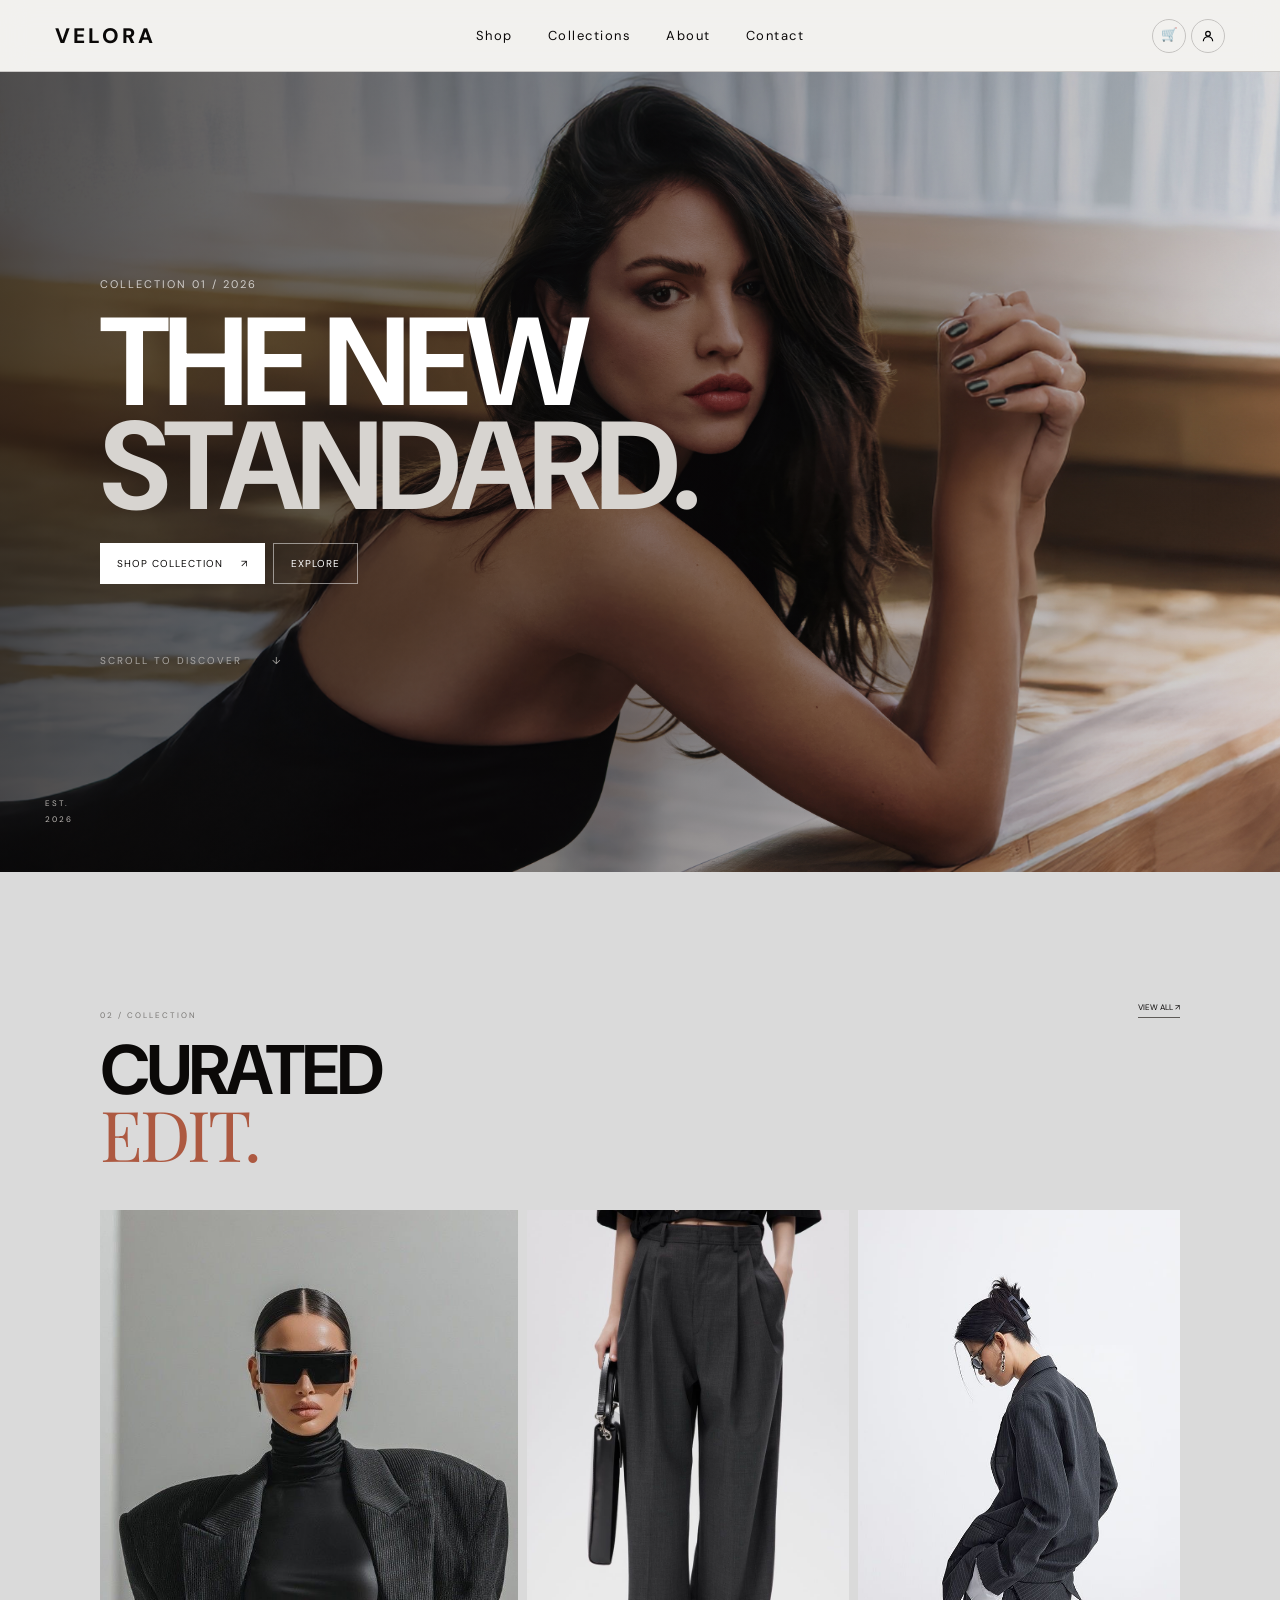
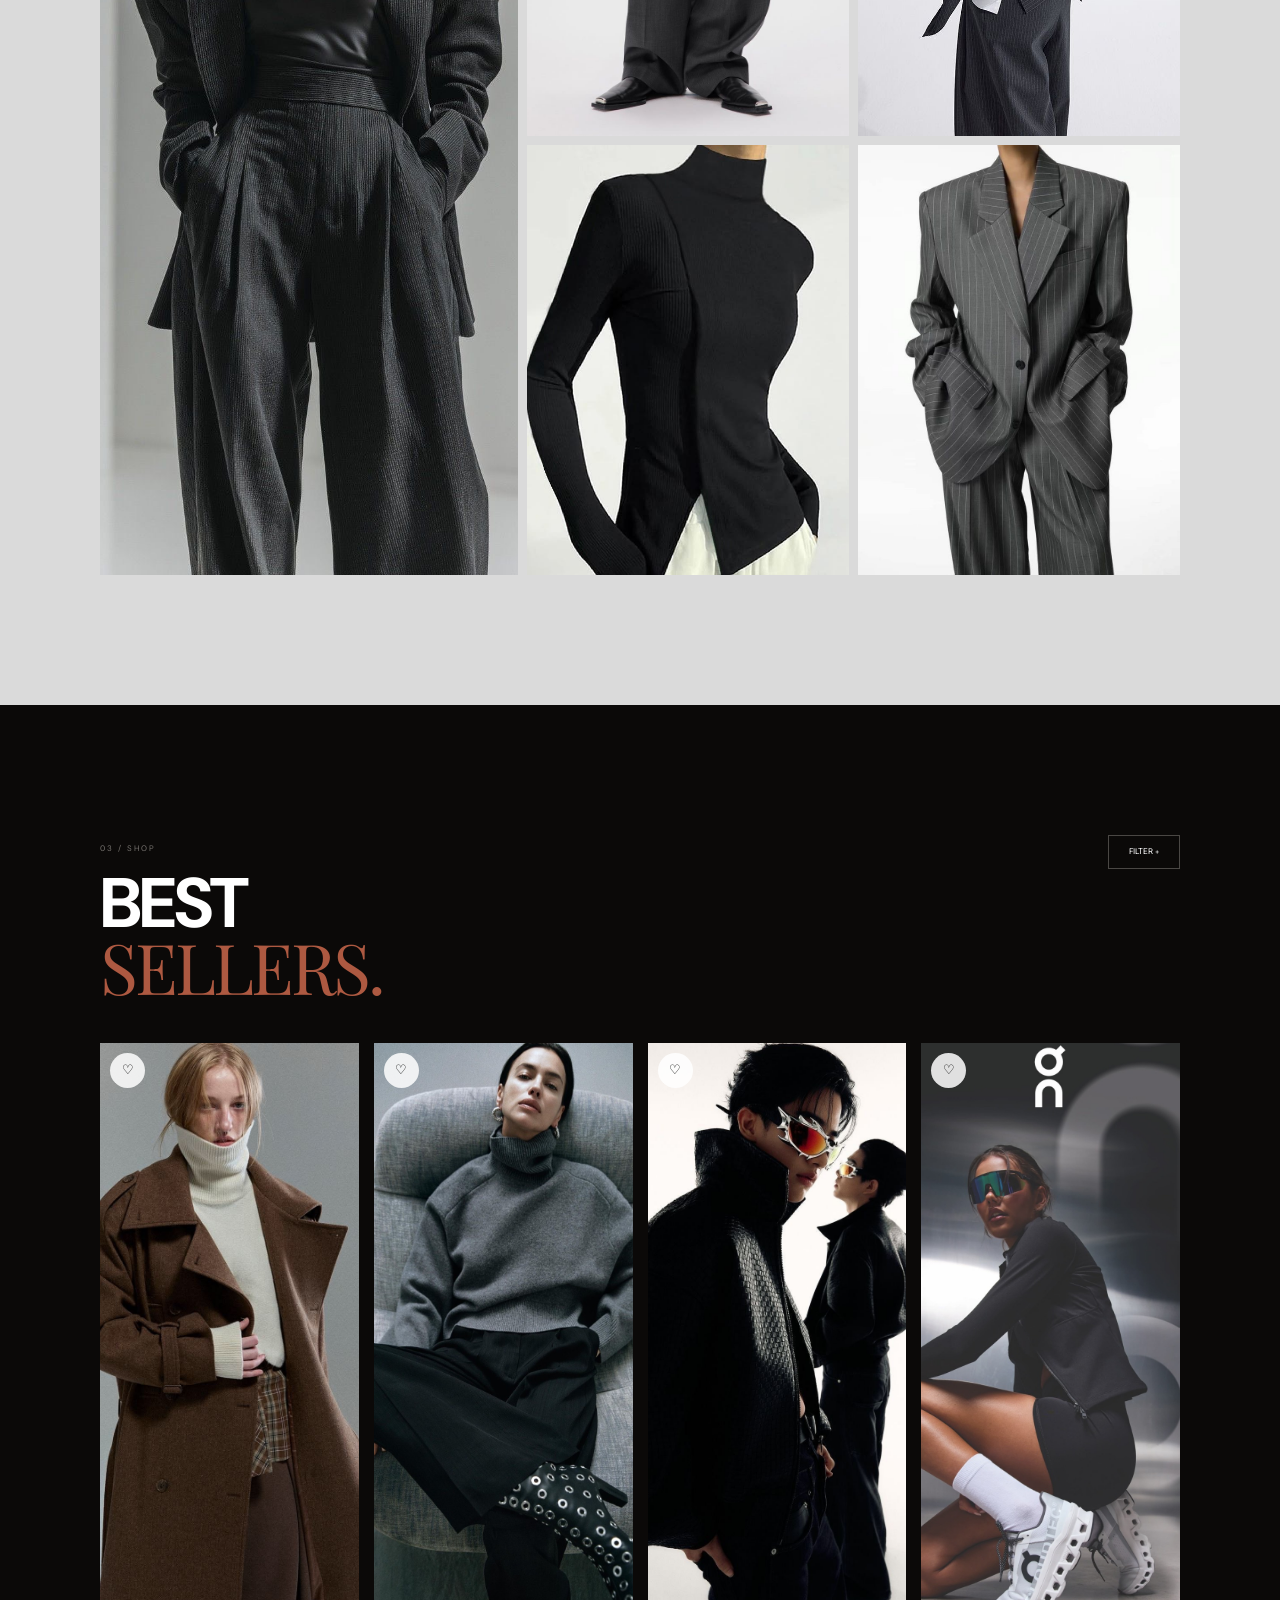
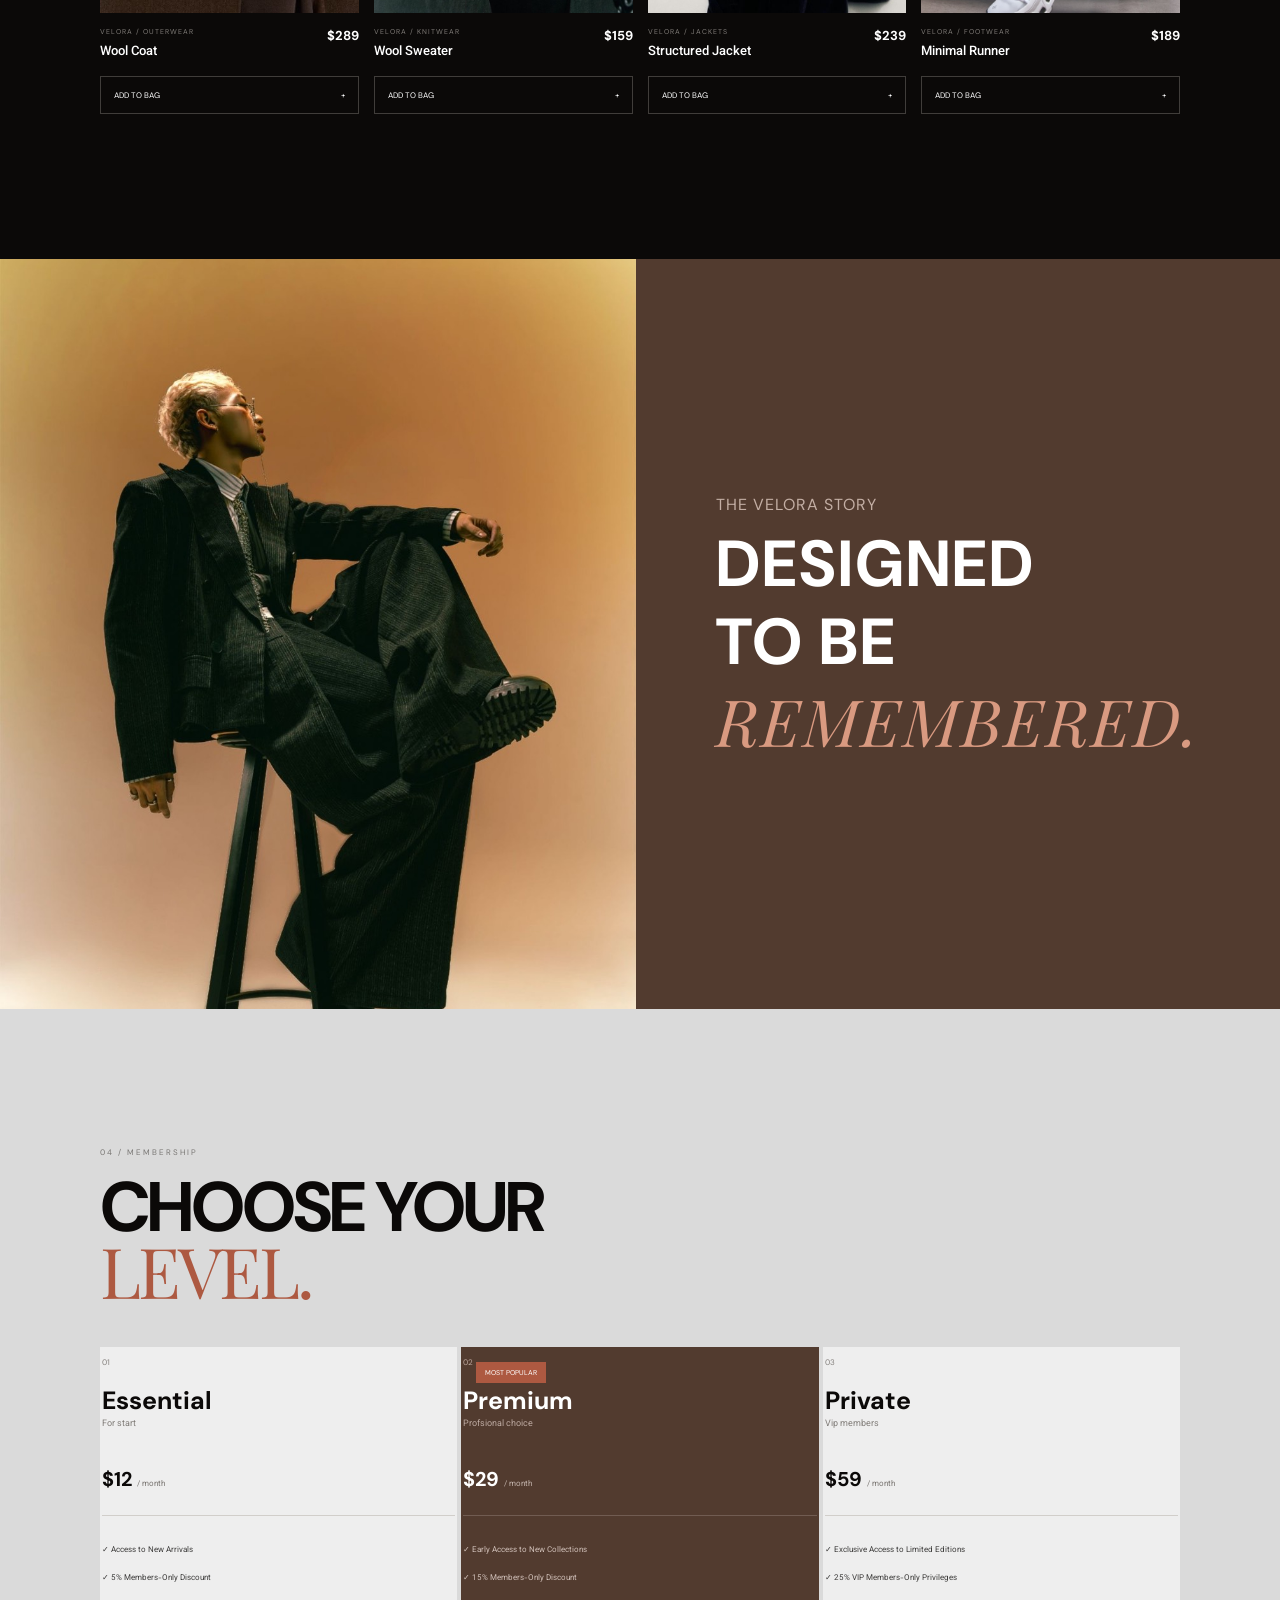
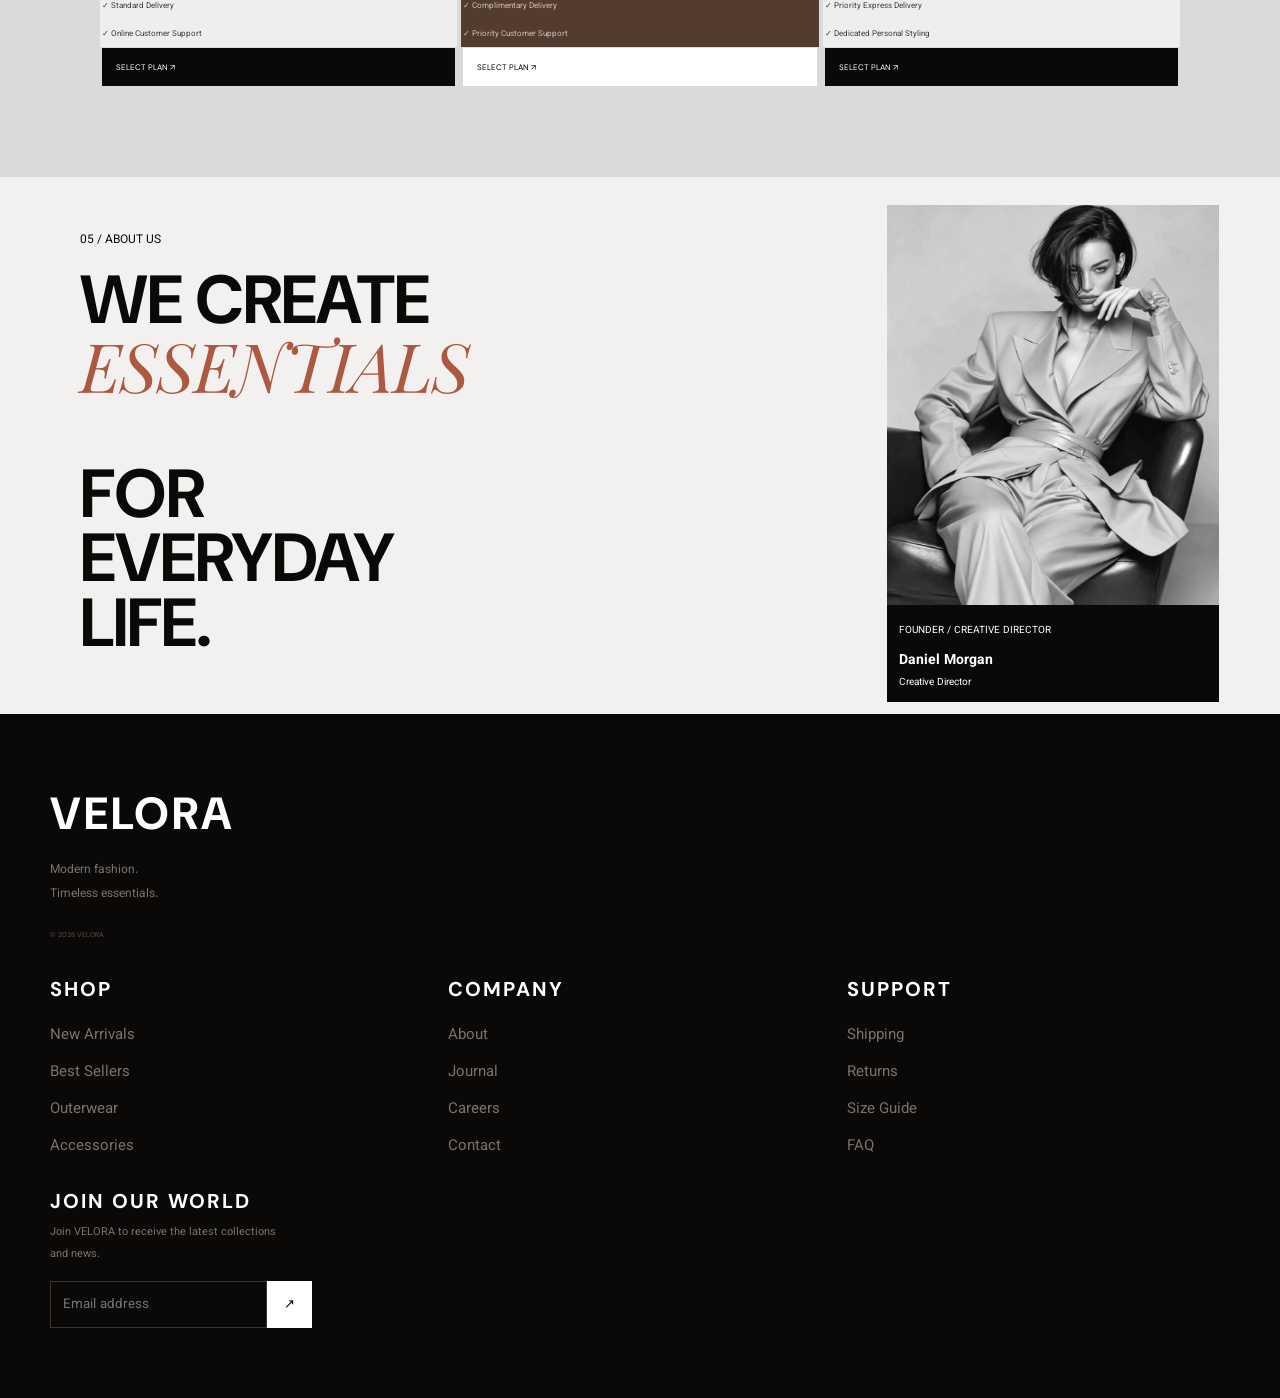
==== index.html @ 5357099c "project deployed" ====
<!DOCTYPE html>
<html lang="fa" dir="rtl">

<head>

    <meta charset="UTF-8">

    <meta name="viewport"
          content="width=device-width, initial-scale=1.0">

    <title>VELORA — Fashion Store</title>

    <link rel="stylesheet"
          href="style.css">

    <link rel="preconnect"
          href="https://fonts.googleapis.com">

    <link rel="preconnect"
          href="https://fonts.gstatic.com"
          crossorigin>

    <link href="https://fonts.googleapis.com/css2?family=DM+Sans:wght@300;400;500;600;700&family=Playfair+Display:wght@400;500;600;700;800&family=Vazirmatn:wght@300;400;500;600;700&display=swap"
          rel="stylesheet">



</head>


<body>


<!-- ==================================================
     MOBILE SIDEBAR CONTROL
================================================== -->

<input type="checkbox"
       id="menu-toggle">


<!-- ==================================================
     SIDEBAR
================================================== -->

<aside class="sidebar">

    <div class="sidebar-top">

        <div class="sidebar-brand">
            VELORA
        </div>

        <label for="menu-toggle"
               class="close-sidebar">
            ×
        </label>

    </div>


    <div class="sidebar-line"></div>


    <nav class="sidebar-nav">

        <span>MENU</span>



  

        <a href="#collection">
            <small>03</small>
            Collection
        </a>

        <a href="cart/cart.html">
            <small>04</small>
            Shopping cart
        </a>

        <a href="#about">
            <small>05</small>
            About us
        </a>

        <a href="contactus/contact.html">
            <small>06</small>
            Contact us
        </a>

    </nav>


    <div class="sidebar-bottom">

        <p>
            Modern clothing
            <br>
            for modern people.
        </p>

        <div>
            INSTAGRAM
            <br>
            PINTEREST
        </div>

    </div>

</aside>


<!-- OVERLAY -->

<label for="menu-toggle"
       class="overlay">
</label>



<!-- ==================================================
     SITE
================================================== -->

<div class="site">


<!-- ==================================================
     HEADER
================================================== -->

<header class="header">


    <div class="header-left">


        <a href="#home"
           class="logo">

            VELORA

        </a>

    </div>



    <nav class="desktop-nav">

        <a href="#shop">
            Shop
        </a>

        <a href="#collection">
            Collections
        </a>

        <a href="#about">
            About
        </a>

        <a href="contactus/contact.html">
            Contact
        </a>

    </nav>



    <div class="header-actions">

        
        <label for="menu-toggle"
               class="menu-icon">

            <span></span>
            <span></span>
            <span></span>

        </label>



  
    <a href="cart/cart.html" aria-label="Shopping bag">
    <button type="button">   
            🛒
        </button>


    <a href="../store/login/login.html" aria-label="Shopping bag">
    <button type="button">   
                    <svg width="14" height="14" viewBox="0 0 24 24" fill="none" stroke="currentColor" stroke-width="2">
                    <circle cx="12" cy="8" r="4"/>
                    <path d="M4 21c0-4.4 3.6-8 8-8s8 3.6 8 8"/>
                     </svg>
            
        </button>




</a>
</a>

    </div>

</header>



<!-- ==================================================
     HERO
================================================== -->

<main id="home">


<section class="hero">


    <img
        class="hero-image"
        src="pics/eiza-gonz-lez-8k-7680x4320-21709.jpg"
        alt="Fashion Collection">


    <div class="hero-dark"></div>


    <div class="hero-content">


        <div class="hero-number">
            COLLECTION 01 / 2026
        </div>


        <h1>

            THE NEW

            <span>
                STANDARD.
            </span>

        </h1>




        <div class="hero-buttons">

            <a href="#shop"
               class="btn btn-light">

                SHOP COLLECTION

                <span>↗</span>

            </a>


            <a href="#collection"
               class="btn btn-outline">

                EXPLORE

            </a>

        </div>


        <div class="hero-bottom">

            <span>
                SCROLL TO DISCOVER
            </span>

            <span>
                ↓
            </span>

        </div>

    </div>


    <div class="hero-side-text">

        EST.
        <br>
        2026

    </div>

</section>








</section>



<!-- ==================================================
     COLLECTION GALLERY
================================================== -->

<section id="collection"
         class="collection section-light">


    <div class="section-head">


        <div>

            <span>
                02 / COLLECTION
            </span>

            <h2>
                CURATED
                <strong>EDIT.</strong>
            </h2>

        </div>


        <a href="#shop"
           class="text-button">

            VIEW ALL
            ↗

        </a>

    </div>



    <!-- GALLERY GRID -->

    <div class="gallery">


        <article class="gallery-item gallery-wide">

            <img
                src="pics/IMG_3223.jpeg"
                alt="Fashion">


            <div class="gallery-overlay">

           



 
              
            </div>

        </article>



        <article class="gallery-item">

            <img
                src="pics/IMG_3226.jpeg"
                alt="Fashion">


            <div class="gallery-label">

                <span>
                    02
                </span>

          

            </div>

        </article>



        <article class="gallery-item">

            <img
                src="pics/IMG_3227.jpeg"
                alt="Fashion">


            <div class="gallery-label">

                <span>
                    03
                </span>

      
            </div>

        </article>



        <article class="gallery-item">

            <img
                src="pics/IMG_3225.jpeg"
                alt="Fashion">


            <div class="gallery-label">

                <span>
                    04
                </span>


            </div>

        </article>



        <article class="gallery-item">

            <img
                src="pics/IMG_3224.jpeg"
                alt="Fashion">


            <div class="gallery-label">

                <span>
                    05
                </span>

         
            </div>

        </article>

    </div>

</section>



<!-- ==================================================
     SHOP
================================================== -->

<section id="shop"
         class="shop section-dark">


    <div class="section-head">


        <div>

            <span>
                03 / SHOP
            </span>

            <h2>
                BEST
                <strong>SELLERS.</strong>
            </h2>

        </div>


        <button class="filter-button">
            FILTER +
        </button>

    </div>



    <div class="products">


        <!-- PRODUCT -->

        <article class="product-card">


            <div class="product-image">

        

                <button class="wishlist">
                    ♡
                </button>


                <img
                    src="pics/IMG_3231.jpeg"
                    alt="Oversized Coat">


                <div class="quick-view">
                    QUICK VIEW ↗
                </div>

            </div>


            <div class="product-details">

                <div>

                    <small>
                        VELORA / OUTERWEAR
                    </small>

                    <h3>
                         Wool Coat
                    </h3>

                </div>

                <strong>
                    $289
                </strong>

            </div>


            <button class="cart-button">

                ADD TO BAG

                <span>
                    +
                </span>

            </button>

        </article>



        <!-- PRODUCT -->

        <article class="product-card">

            <div class="product-image">

         

                <button class="wishlist">
                    ♡
                </button>


                <img
                    src="pics/IMG_3230.jpeg"
                    alt="Sweater">


                <div class="quick-view">
                    QUICK VIEW ↗
                </div>

            </div>


            <div class="product-details">

                <div>

                    <small>
                        VELORA / KNITWEAR
                    </small>

                    <h3>
                       Wool Sweater
                    </h3>

                </div>

                <strong>
                    $159
                </strong>

            </div>


            <button class="cart-button">

                ADD TO BAG

                <span>
                    +
                </span>

            </button>

        </article>



        <!-- PRODUCT -->

        <article class="product-card">

            <div class="product-image">

                <button class="wishlist">
                    ♡
                </button>


                <img
                    src="pics/IMG_3233.jpeg"
                    alt="Jacket">


                <div class="quick-view">
                    QUICK VIEW ↗
                </div>

            </div>


            <div class="product-details">

                <div>

                    <small>
                        VELORA / JACKETS
                    </small>

                    <h3>
                        Structured Jacket
                    </h3>

                </div>

                <strong>
                    $239
                </strong>

            </div>


            <button class="cart-button">

                ADD TO BAG

                <span>
                    +
                </span>

            </button>

        </article>



        <!-- PRODUCT -->

        <article class="product-card">

            <div class="product-image">

                <button class="wishlist">
                    ♡
                </button>


                <img
                    src="pics/IMG_3234.jpeg"
                    alt="Shoes">


                <div class="quick-view">
                    QUICK VIEW ↗
                </div>

            </div>


            <div class="product-details">

                <div>

                    <small>
                        VELORA / FOOTWEAR
                    </small>

                    <h3>
                        Minimal Runner
                    </h3>

                </div>

                <strong>
                    $189
                </strong>

            </div>


            <button class="cart-button">

                ADD TO BAG

                <span>
                    +
                </span>

            </button>

        </article>


    </div>

</section>



<!-- ==================================================
     STORY SECTION
================================================== -->

<section class="story">


    <div class="story-image">

        <img
            src="pics/IMG_3239.jpeg"
            alt="Fashion Story">

    </div>


    <div class="story-content">

        <span>
            THE VELORA STORY
        </span>


        <h2>

            DESIGNED
            <br>

            TO BE

            <em>
                REMEMBERED.
            </em>

        </h2>


   


    </div>

</section>



<!-- ==================================================
     PRICING
================================================== -->

<section id="pricing"
         class="pricing section-light">


    <div class="section-head pricing-head">

        <div>

            <span>
                04 / MEMBERSHIP
            </span>

            <h2>
                CHOOSE YOUR
                <strong>LEVEL.</strong>
            </h2>

        </div>


    </div>



    <!-- 3 COLUMN -->

    <div class="pricing-grid">


        <!-- BASIC -->

        <article class="price-card">

            <span class="price-number">
                01
            </span>

            <h3>
                Essential
            </h3>

            <p>
                For start
            </p>


            <div class="price">

                <strong>
                    $12
                </strong>

                <span>
                    / month
                </span>

            </div>


            <div class="price-line"></div>


        <ul>
            <li>✓ Access to New Arrivals</li>

            <li>✓ 5% Members-Only Discount</li>

            <li>✓ Standard Delivery</li>

            <li>✓ Online Customer Support</li>
        </ul>

            <button>
                SELECT PLAN
                ↗
            </button>

        </article>



        <!-- PREMIUM -->

        <article class="price-card featured-price">

            <span class="popular">
                MOST POPULAR
            </span>


            <span class="price-number">
                02
            </span>

            <h3>
                Premium
            </h3>

            <p>
                Profsional choice
            </p>


            <div class="price">

                <strong>
                    $29
                </strong>

                <span>
                    / month
                </span>

            </div>


            <div class="price-line"></div>

                <ul>
                    <li>✓ Early Access to New Collections</li>

                    <li>✓ 15% Members-Only Discount</li>

                    <li>✓ Complimentary Delivery</li>

                    <li>✓ Priority Customer Support</li>
                </ul>


            <button>
                SELECT PLAN
                ↗
            </button>

        </article>



        <!-- ELITE -->

        <article class="price-card">

            <span class="price-number">
                03
            </span>

            <h3>
                Private
            </h3>

            <p>
                Vip members
            </p>


            <div class="price">

                <strong>
                    $59
                </strong>

                <span>
                    / month
                </span>

            </div>


            <div class="price-line"></div>

                <ul>
                    <li>✓ Exclusive Access to Limited Editions</li>

                    <li>✓ 25% VIP Members-Only Privileges</li>

                    <li>✓ Priority Express Delivery</li>

                    <li>✓ Dedicated Personal Styling</li>
                </ul>

                            <button>
                                SELECT PLAN
                                ↗
                            </button>

                        </article>


    </div>

</section>



<!-- ==================================================
     ABOUT + PROFILE
================================================== -->

<section id="about"
         class="about">


    <div class="about-content">

        <span>
            05 / ABOUT US
        </span>


        <h2>

            WE CREATE

            <em>
                ESSENTIALS
            </em>

            <br>

            FOR EVERYDAY LIFE.

        </h2>






    </div>



    <!-- PROFILE CARD -->

    <article class="profile-card">


        <div class="profile-photo">

            <img
                src="pics/IMG_3246.jpeg"
                alt="Creative Director">

        </div>


        <div class="profile-info">

            <span>
                FOUNDER / CREATIVE DIRECTOR
            </span>

            <h3>
                Daniel Morgan
            </h3>

            <p>
                Creative Director
            </p>


            </div>

        </div>

    </article>

</section>







</main>



<!-- ==================================================
     FOOTER
================================================== -->

<footer class="footer">


    <div class="footer-brand">

        <a href="#home">
            VELORA
        </a>


        <p>

            Modern fashion.
            <br>
            Timeless essentials.

        </p>


        <span>
            © 2026 VELORA
        </span>

    </div>



    <div class="footer-column">

        <h4>
            SHOP
        </h4>

        <a href="#shop">
            New Arrivals
        </a>

        <a href="#shop">
            Best Sellers
        </a>

        <a href="#shop">
            Outerwear
        </a>

        <a href="#shop">
            Accessories
        </a>

    </div>



    <div class="footer-column">

        <h4>
            COMPANY
        </h4>

        <a href="#about">
            About
        </a>

        <a href="#">
            Journal
        </a>

        <a href="#">
            Careers
        </a>

        <a href="contactus/contact.html">
            Contact
        </a>

    </div>



    <div class="footer-column">

        <h4>
            SUPPORT
        </h4>

        <a href="#">
            Shipping
        </a>

        <a href="#">
            Returns
        </a>

        <a href="#">
            Size Guide
        </a>

        <a href="#">
            FAQ
        </a>

    </div>



    <div class="footer-newsletter">

        <h4>
            JOIN OUR WORLD
        </h4>

        <p>

           Join VELORA to receive the latest collections and news.

        </p>


        <form class="newsletter">

            <input
                type="email"
                placeholder="Email address">

            <button>
                ↗
            </button>

        </form>

    </div>


</footer>


</div>


</body>
</html>
---- style.css ----
* {
    margin: 0;
    padding: 0;
    box-sizing: border-box;
}

html {
    scroll-behavior: smooth;
}

body {
    font-family: "Vazirmatn", sans-serif;
    background: #dadada;
    color: #0b0908;
    overflow-x: hidden;
}

img {
    width: 100%;
    height: 100%;
    object-fit: cover;
}

a {
    color: inherit;
    text-decoration: none;
}

button,
input,
textarea,
select {
    font-family: inherit;
}

:root {
    --white: #f2f1ef;
    --light: #dadada;
    --gray: #a8a6a4;
    --dark-gray: #676664;
    --black: #0b0908;
    --brown: #523b2f;
    --orange: #ad5941;
}


/* =====================================================
   SITE
===================================================== */

.site {
    width: 100%;
    max-width: 1500px;
    margin: auto;
    background: var(--white);
    direction: ltr;
    text-align: left;
}


/* =====================================================
   HEADER
===================================================== */

.header {
    height: 72px;
    padding: 0 18px;
    background: rgba(242, 241, 239, .94);

    display: flex;
    align-items: center;
    justify-content: space-between;

    position: sticky;
    top: 0;
    z-index: 500;

    border-bottom: 1px solid #c9c7c5;
    backdrop-filter: blur(15px);

    direction: ltr;
    text-align: left;
}


/* برند سمت چپ */

.header-left {
    display: flex;
    align-items: center;
    justify-content: flex-start;
    gap: 18px;

    direction: ltr;
}


/* لوگو */

.logo {
    order: 1;

    font-family: "DM Sans", sans-serif;
    font-size: 21px;
    font-weight: 800;
    letter-spacing: 3px;

    text-align: left;
}


/* منوی همبرگری */

.menu-icon {
    order: 2;

    width: 30px;

    display: flex;
    flex-direction: column;

    gap: 5px;

    cursor: pointer;
}

.menu-icon span {
    width: 22px;
    height: 1px;
    background: var(--black);
}


/* دسکتاپ ناوبری */

.desktop-nav {
    display: none;

    direction: ltr;
    text-align: left;
}

a {
    font-size: 13px;
}


/* آیکون‌های سمت راست */

.header-actions {
    margin-left: auto;

    display: flex;
    align-items: center;

    gap: 5px;

    direction: ltr;
}

.header-actions button {
    width: 34px;
    height: 34px;

    border: 1px solid #c5c3c0;
    border-radius: 50%;

    background: transparent;

    cursor: pointer;

    transition: .3s;

    display: flex;
    align-items: center;
    justify-content: center;
}

.header-actions button:hover {
    background: var(--black);
    color: white;
    transform: translateY(-3px);
}


/* =====================================================
   SIDEBAR
===================================================== */

#menu-toggle {
    display: none;
}

.sidebar {
    position: fixed;

    z-index: 1000;

    top: 0;
    

    left: -100%;
    width: 85%;
    height: 100vh;

    background: var(--black);
    color: white;

    padding: 25px;

    transition: .45s;

    display: flex;
    flex-direction: column;

    box-sizing: border-box;

    direction: ltr;
    text-align: left;
 
}

#menu-toggle:checked ~ .sidebar {

    left: auto;
    right: 0;
}


.overlay {
    position: fixed;

    z-index: 900;

    inset: 0;

    background: rgba(0, 0, 0, .55);

    opacity: 0;

    pointer-events: none;

    transition: .4s;
}

#menu-toggle:checked ~ .overlay {
    opacity: 1;
    pointer-events: auto;
}

.sidebar-top {
    display: flex;
    justify-content: space-between;
    align-items: center;

    direction: ltr;
}

.sidebar-brand {
    font-family: "DM Sans";
    font-weight: 800;
    font-size: 23px;
    letter-spacing: 3px;
}

.close-sidebar {
    font-size: 28px;
    cursor: pointer;
}

.sidebar-line {
    height: 1px;
    background: #383735;
    margin: 25px 0;
}

.sidebar-nav {
    display: flex;
    flex-direction: column;
    gap: 0;

    text-align: left;
}

.sidebar-nav > span {
    color: #777572;
    font-size: 8px;
    letter-spacing: 2px;

    margin-bottom: 15px;

    text-align: left;
}

.sidebar-nav a {
    display: flex;
    align-items: center;

    gap: 15px;

    padding: 17px 0;

    border-bottom: 1px solid #2b2a28;

    font-size: 13px;

    transition: .3s;

    direction: ltr;
    text-align: left;
}

.sidebar-nav a small {
    color: #777572;
    font-size: 8px;
}

.sidebar-nav a:hover {
    color: #c38a72;
    padding-left: 8px;
}

.sidebar-bottom {
    margin-top: auto;

    color: #6e6c69;

    font-size: 9px;
    line-height: 2;

    text-align: left;
}


/* =====================================================
   HERO
===================================================== */

.hero {
    min-height: 650px;

    position: relative;
    overflow: hidden;

    display: flex;
    align-items: center;

    direction: ltr;
}

.hero-image {
    position: absolute;
    inset: 0;

    filter: grayscale(.15);
}

.hero-dark {
    position: absolute;
    inset: 0;

    background:
        linear-gradient(
            90deg,
            rgba(11, 9, 8, .72),
            rgba(11, 9, 8, .15)
        );
}

.hero-content {
    position: relative;

    z-index: 2;

    color: white;

    padding: 35px 22px;

    max-width: 700px;

    text-align: left;
}

.hero-number {
    font-family: "DM Sans";

    font-size: 11px;

    letter-spacing: 2px;

    color: #d0cdca;

    text-align: left;
}

.hero h1 {
    font-family: "DM Sans";

    font-size: clamp(55px, 15vw, 120px);

    font-weight: 700;

    line-height: .83;

    letter-spacing: -5px;

    margin: 20px 0 25px;

    text-align: left;
}

.hero h1 span {
    display: block;

    color: #d7d4d0;

    text-align: left;
}

.hero p {
    max-width: 400px;

    color: #d2cfcb;

    font-size: 11px;

    line-height: 2;

    margin-bottom: 25px;

    text-align: left;
}

.hero-buttons {
    display: flex;
    flex-wrap: wrap;

    justify-content: flex-start;

    gap: 8px;

    font-size: 11px;
}

.btn {
    padding: 13px 17px;

    font-family: "DM Sans";

    font-size: 10px;

    letter-spacing: 1px;

    display: inline-flex;

    align-items: center;

    gap: 18px;

    transition: .3s;
}

.btn-light {
    background: white;
    color: var(--black);
}

.btn-light:hover {
    background: var(--orange);
    color: white;
    transform: translateY(-4px);
}

.btn-outline {
    border: 1px solid rgba(255, 255, 255, .5);
    color: white;
}

.btn-outline:hover {
    background: white;
    color: black;
}

.hero-bottom {
    margin-top: 70px;

    display: flex;

    justify-content: flex-start;

    gap: 30px;

    font-family: "DM Sans";

    font-size: 10px;

    letter-spacing: 2px;

    color: #aaa7a3;
}

.hero-side-text {
    display: none;
}




/* =====================================================
   COMMON SECTION
===================================================== */

.section-light {
    background: var(--light);

    padding: 65px 20px;

    direction: ltr;

    text-align: left;
}

.section-dark {
    background: var(--black);

    color: white;

    padding: 65px 20px;

    direction: ltr;

    text-align: left;
}

.section-head {
    display: flex;

    flex-direction: column;

    gap: 20px;

    margin-bottom: 30px;

    direction: ltr;

    text-align: left;
}

.section-head > div {
    text-align: left;
}

.section-head > div > span {
    font-family: "DM Sans";

    font-size: 8px;

    letter-spacing: 2px;

    color: #797774;

    text-align: left;
}

.section-head h2 {
    font-family: "DM Sans";

    font-size: clamp(38px, 10vw, 70px);

    line-height: .9;

    letter-spacing: -3px;

    margin-top: 12px;

    text-align: left;
}

.section-head h2 strong {
    display: block;

    font-family: "Playfair Display";

    font-weight: 400;

    color: var(--orange);
}

.text-button {
    align-self: flex-start;

    border-bottom: 1px solid #5e5b58;

    padding-bottom: 5px;

    font-family: "DM Sans";

    font-size: 8px;

    transition: .3s;

    text-align: left;
}

.text-button:hover {
    color: var(--orange);
    border-color: var(--orange);
}


/* =====================================================
   GALLERY
===================================================== */

.gallery {
    display: grid;

    grid-template-columns: 1.4fr 1fr 1fr;

    grid-template-rows: 300px 300px;

    gap: 9px;

    direction: ltr;
}

.gallery-label span {
    font-size: small;
}

.gallery-item:first-child {
    grid-column: 1;
    grid-row: 1 / 3;
}

.gallery-item:nth-child(2) {
    grid-column: 2;
    grid-row: 1;
}

.gallery-item:nth-child(3) {
    grid-column: 3;
    grid-row: 1;
}

.gallery-item:nth-child(4) {
    grid-column: 2;
    grid-row: 2;
}

.gallery-item:nth-child(5) {
    grid-column: 3;
    grid-row: 2;
}

.gallery-item {
    position: relative;

    overflow: hidden;
}

.gallery-item img {
    transition: transform .6s ease;
}

.gallery-item::after {
    content: "";

    position: absolute;

    inset: 0;

    background: rgba(0, 0, 0, .2);

    opacity: 0;

    transition: opacity .4s ease;
}

.gallery-item:hover img {
    transform: scale(1.08);
}

.gallery-item:hover::after {
    opacity: 1;
}

.gallery-label {
    position: absolute;

    z-index: 3;

    bottom: 20px;

    left: 20px;
    right: auto;

    color: white;

    opacity: 0;

    transform: translateY(10px);

    transition: .4s ease;

    text-align: left;
}

.gallery-item:hover .gallery-label {
    opacity: 1;

    transform: translateY(0);
}


/* =====================================================
   SHOP
===================================================== */

.shop {
    background: #0b0908;

    direction: ltr;

    text-align: left;
}

.shop .section-head h2 {
    color: white;
}

.shop .section-head > div > span {
    color: #77736f;
}

.filter-button {
    align-self: flex-start;

    padding: 10px 20px;

    background: transparent;

    color: white;

    border: 1px solid #4a4744;

    font-size: 8px;

    cursor: pointer;

    transition: .3s;
}

.filter-button:hover {
    background: white;
    color: black;
}


/* =====================================================
   PRODUCTS
===================================================== */

.products {
    display: flex;

    gap: 12px;

    overflow-x: auto;
    overflow-y: hidden;

    scroll-behavior: smooth;

    scroll-snap-type: x mandatory;

    padding-bottom: 15px;

    scrollbar-width: none;

    direction: ltr;
}

.products::-webkit-scrollbar {
    display: none;
}

.product-card {
    flex: 0 0 80%;

    scroll-snap-align: start;

    direction: ltr;

    text-align: left;
}

.product-image {
    background: #262421;

    position: relative;

    overflow: hidden;

    height: 430px;
}

.product-image img {
    transition: .6s;
}

.product-card:hover .product-image img {
    transform: scale(1.06);
}

.badge {
    position: absolute;

    z-index: 3;

    top: 12px;

    right: 12px;

    padding: 7px 10px;

    background: white;

    color: black;

    font-family: "DM Sans";

    font-size: 7px;
}

.wishlist {
    position: absolute;

    z-index: 3;

    top: 10px;

    left: 10px;

    width: 35px;
    height: 35px;

    border: 0;

    border-radius: 50%;

    background: rgba(255, 255, 255, .85);

    cursor: pointer;

    transition: .3s;
}

.wishlist:hover {
    background: var(--orange);

    color: white;

    transform: scale(1.12);
}

.quick-view {
    position: absolute;

    z-index: 3;

    bottom: 15px;

    left: 15px;
    right: 15px;

    padding: 13px;

    text-align: center;

    background: rgba(255, 255, 255, .92);

    color: black;

    font-family: "DM Sans";

    font-size: 8px;

    opacity: 0;

    transform: translateY(10px);

    transition: .35s;
}

.product-card:hover .quick-view {
    opacity: 1;

    transform: translateY(0);
}

.product-details {
    padding: 14px 0;

    display: flex;

    justify-content: space-between;

    gap: 15px;

    direction: ltr;

    text-align: left;
}

.product-details small {
    display: block;

    font-family: "DM Sans";

    font-size: 7px;

    color: #7f7b77;

    letter-spacing: 1px;

    text-align: left;
}

.product-details h3 {
    font-size: 13px;

    font-weight: 500;

    margin-top: 6px;

    text-align: left;
}

.product-details > strong {
    font-family: "DM Sans";

    font-size: 13px;

    text-align: right;
}

.cart-button {
    width: 100%;

    padding: 13px;

    background: transparent;

    border: 1px solid #403d3a;

    color: white;

    display: flex;

    justify-content: space-between;

    cursor: pointer;

    font-family: "DM Sans";

    font-size: 8px;

    transition: .3s;

    direction: ltr;

    text-align: left;
}

.cart-button span {
    margin-left: auto;
}

.cart-button:hover {
    background: white;

    color: black;
}


/* =====================================================
   STORY
===================================================== */

.story {
    display: grid;

    grid-template-columns: 1fr 1fr;

    width: 100%;

    direction: ltr;
}

.story-image {
    height: 380px;

    overflow: hidden;
}

.story-image img {
    width: 100%;
    height: 100%;

    object-fit: cover;
}

.story-content {
    height: 380px;

    display: flex;

    flex-direction: column;

    justify-content: center;

    padding: 25px 18px;

    background: var(--brown);

    color: white;

    direction: ltr;

    text-align: left;
}

.story-content > span {
    font-family: "DM Sans";

    font-size: 6px;

    letter-spacing: 1.5px;

    color: #c3aea4;

    text-align: left;
}

.story-content h2 {
    font-family: "DM Sans";

    font-size: clamp(28px, 8vw, 45px);

    line-height: .9;

    letter-spacing: -2px;

    margin: 15px 0;

    max-width: 70%;

    text-align: left;
}

.story-content h2 em {
    font-family: "Playfair Display";

    font-weight: 200;

    color: #d99a81;
}

.story-content p {
    max-width: 80%;

    color: #d3c3bc;

    font-size: 8px;

    line-height: 1.8;

    margin: 0;

    text-align: left;
}


/* =====================================================
   PRICING
===================================================== */

.pricing {
    background: var(--light);

    display: grid;

    direction: ltr;

    text-align: left;
}

.pricing-head p {
    font-size: 5px;

    color: #6c6966;

    text-align: left;
}

.pricing-grid {
    display: grid;

    grid-template-columns: 1fr 1fr 1fr;

    gap: 4px;

    direction: ltr;
}

.price-card {
    height: 300px;

    background: #eee;

    padding: 2px;

    position: relative;

    transition: .4s;

    direction: ltr;

    text-align: left;
}

.price-card:hover {
    transform: translateY(-8px);

    box-shadow:
        0 20px 45px rgba(0, 0, 0, .1);
}

.featured-price {
    background: var(--brown);

    color: white;
}

.popular {
    position: absolute;

    top: 15px;
    left: 15px;

    padding: 6px 9px;

    background: var(--orange);

    font-family: "DM Sans";

    font-size: 7px;
}

.price-number {
    font-family: "DM Sans";

    color: #85817e;

    font-size: 8px;
}

.featured-price .price-number {
    color: #bca69d;
}

.price-card h3 {
    font-family: "DM Sans";

    font-size: 25px;

    margin-top: 10px;

    text-align: left;
}

.price-card > p {
    color: #817d79;

    font-size: 9px;

    text-align: left;
}

.featured-price > p {
    color: #bca9a1;
}

.price {
    margin: 35px 0 20px;

    text-align: left;
}

.price strong {
    font-family: "DM Sans";

    font-size: 20px;
}

.price span {
    font-size: 8px;

    color: #77736f;
}

.featured-price .price span {
    color: #c5b6af;
}

.price-line {
    height: 1px;

    background: #d1ceca;
}

.featured-price .price-line {
    background: #715c52;
}

.price-card ul {
    list-style: none;

    padding: 0;

    margin: 20px 0 0;

    text-align: left;
}

.price-card li {
    font-size: 8px;

    padding: 8px 0;

    color: #3e3d3c;

    white-space: nowrap;

    text-align: left;
}

.featured-price li {
    color: #d0c0b9;
}

.price-card button {
    width: 100%;

    padding: 14px;

    background: var(--black);

    color: white;

    border: 0;

    cursor: pointer;

    font-family: "DM Sans";

    font-size: 8px;

    transition: .3s;

    text-align: left;
}

.price-card button:hover {
    background: var(--orange);
}

.featured-price button {
    background: white;

    color: black;
}


/* =====================================================
   ABOUT
===================================================== */

.about {
    padding: 40px 16px;

    display: grid;

    grid-template-columns: 1fr 1fr;

    gap: 14px;

    align-items: start;

    direction: ltr;

    text-align: left;
}

.about-content {
    text-align: left;
}

.about-content > span {
    font-size: 7px;
}

.about-content h2 {
    font-family: "DM Sans";

    font-size: clamp(18px, 8vw, 68px);

    line-height: .95;

    letter-spacing: -1px;

    margin: 14px 0;

    text-align: left;
}

.about-content h2 em {
    display: block;

    font-family: "Playfair Display";

    color: var(--orange);

    font-weight: 400;
}

.about-content p {
    max-width: 100%;

    font-size: 9px;

    line-height: 1.9;

    text-align: left;
}

.about-button {
    font-size: 7px;

    margin-top: 15px;
}


/* =====================================================
   PROFILE CARD
===================================================== */

.profile-card {
    width: 100%;

    max-width: 100%;

    margin-top: 3rem;

    background: var(--black);

    color: white;

    overflow: hidden;

    direction: ltr;

    text-align: left;
}

.profile-card:hover .profile-photo img {
    filter: grayscale(0%);

    transform: scale(1.03);
}

.profile-photo {
    width: 100%;

    height: 190px;

    overflow: hidden;
}

.profile-info {
    padding: 12px;

    text-align: left;
}

.profile-info > span {
    font-size: 6px;
}

.profile-info h3 {
    font-size: 14px;

    margin: 8px 0 3px;

    text-align: left;
}

.profile-info p {
    font-size: 8px;

    text-align: left;
}


/* =====================================================
   CONTACT
===================================================== */

.contact {
    background: #eee;

    padding: 70px 22px;

    direction: ltr;

    text-align: left;
}

.contact-title {
    text-align: left;
}

.contact-title > span {
    font-family: "DM Sans";

    font-size: 8px;

    letter-spacing: 2px;

    color: #77736f;
}

.contact-title h2 {
    font-family: "DM Sans";

    font-size: clamp(45px, 11vw, 85px);

    line-height: .85;

    margin: 20px 0;

    text-align: left;
}

.contact-title h2 em {
    font-family: "Playfair Display";

    font-weight: 400;

    color: var(--orange);
}

.contact-title p {
    max-width: 400px;

    color: #716d69;

    font-size: 10px;

    line-height: 2;

    margin-bottom: 40px;

    text-align: left;
}

.contact-form {
    display: grid;

    grid-template-columns: 1fr;

    gap: 22px;

    direction: ltr;
}

.form-field {
    display: flex;

    flex-direction: column;

    gap: 8px;

    text-align: left;
}

.form-field.full {
    grid-column: 1 / -1;
}

.form-field label {
    font-family: "DM Sans";

    font-size: 7px;

    letter-spacing: 2px;

    color: #77736f;

    text-align: left;
}

.form-field input,
.form-field select,
.form-field textarea {
    border: 0;

    border-bottom: 1px solid #aaa6a1;

    background: transparent;

    outline: none;

    padding: 13px 0;

    color: var(--black);

    font-size: 10px;

    resize: vertical;

    direction: ltr;

    text-align: left;
}

.form-field input:focus,
.form-field select:focus,
.form-field textarea:focus {
    border-color: var(--orange);
}

.form-submit {
    grid-column: 1 / -1;
}

.form-submit button {
    border: 0;

    background: var(--black);

    color: white;

    padding: 16px 25px;

    font-family: "DM Sans";

    font-size: 8px;

    cursor: pointer;

    display: flex;

    gap: 30px;

    transition: .3s;

    direction: ltr;

    text-align: left;
}

.form-submit button span {
    margin-left: auto;
}

.form-submit button:hover {
    background: var(--orange);

    transform: translateY(-4px);
}


/* =====================================================
   FOOTER
===================================================== */

footer {
    background: var(--black);

    color: white;

    display: flex;

    flex-wrap: wrap;

    gap: 30px 15px;

    padding: 40px 22px;

    direction: ltr;

    text-align: left;
}

.footer-brand {
    flex: 0 0 100%;

    text-align: left;
}

.footer-brand > a {
    font-family: "DM Sans";

    font-size: 25px;

    font-weight: 800;

    letter-spacing: 3px;
}

.footer-brand p {
    color: #77736f;

    font-size: 9px;

    line-height: 2;

    margin: 15px 0;

    text-align: left;
}

.footer-brand > span {
    color: #55514e;

    font-family: "DM Sans";

    font-size: 7px;
}

.footer-column {
    flex: 1 1 28%;

    min-width: 90px;

    display: flex;

    flex-direction: column;

    gap: 11px;

    text-align: left;
}

.footer-column h4,
.footer-newsletter h4 {
    font-family: "DM Sans";

    font-size: 8px;

    letter-spacing: 2px;

    margin-bottom: 8px;

    text-align: left;
}

.footer-column a {
    color: #77736f;

    font-size: 9px;

    transition: .3s;

    text-align: left;
}

.footer-column a:hover {
    color: white;

    padding-left: 5px;
}

.footer-newsletter {
    text-align: left;
}

.footer-newsletter p {
    color: #77736f;

    font-size: 9px;

    line-height: 2;

    max-width: 230px;

    text-align: left;
}

.footer-links {
    display: flex;

    justify-content: space-between;

    gap: 15px;

    flex-wrap: wrap;
}

.newsletter {
    display: flex;

    margin-top: 15px;

    direction: ltr;
}

.newsletter input {
    flex: 1;

    min-width: 0;

    background: transparent;

    border: 1px solid #383532;

    padding: 12px;

    color: white;

    outline: none;

    direction: ltr;

    text-align: left;
}

.newsletter button {
    width: 45px;

    border: 0;

    background: white;

    color: black;

    cursor: pointer;

    transition: .3s;
}

.newsletter button:hover {
    background: var(--orange);

    color: white;
}


/* =====================================================
   TABLET
===================================================== */

@media (min-width: 600px) {


 .header {
        padding: 0 35px;
    }

   .section-light,
    .section-dark {
        padding: 80px 45px;
    }


    .gallery {
        grid-template-columns: repeat(2, 1fr);

        grid-template-rows: auto;
    }

    .gallery-wide {
        grid-column: span 2;
    }

    .products {
        display: grid;

        grid-template-columns: repeat(2, 1fr);

        gap: 35px 15px;

        overflow: visible;
    }

    .product-card {
        flex: initial;
    }

    .pricing-grid {
        grid-template-columns: repeat(3, 1fr);
    }

    .about {
        grid-template-columns: 1fr 1fr;

        padding: 90px 50px;

        align-items: center;
    }

    .profile-card {
        max-width: 320px;

        margin-top: 0;
    }

    .profile-photo {
        height: 200px;
    }

    .profile-info {
        padding: 20px;
    }

    .profile-info h3 {
        font-size: 22px;
    }

    .contact {
        padding: 90px 50px;
    }

    .contact-form {
        grid-template-columns: repeat(2, 1fr);
    }

    footer {
        padding: 70px 50px;
    }

}


/* =====================================================
   DESKTOP
===================================================== */

@media (min-width: 900px) {

     .header {
        padding: 0 55px;

        position: relative;

        display: flex;
        align-items: center;
        justify-content: space-between;
    }

    .menu-icon {
        display: none;
    }


    .desktop-nav {
        display: flex;

        position: absolute;

        left: 50%;
        transform: translateX(-50%);

        align-items: center;
        justify-content: center;

        gap: 35px;

        font-family: "DM Sans", sans-serif;

        font-size: 9px;

        letter-spacing: 1.5px;

        white-space: nowrap;
    }

    .desktop-nav a {
        transition: .3s;
    }

    .desktop-nav a:hover {
        color: var(--orange);
    }

  

    .hero {
        min-height: 800px;
    }

    .hero-content {
        padding: 70px;
    }

    .hero-side-text {
        display: block;

        position: absolute;

        z-index: 2;

        left: 45px;

        bottom: 45px;

        color: #bdb9b5;

        font-family: "DM Sans";

        font-size: 8px;

        line-height: 2;

        letter-spacing: 2px;

        text-align: left;
    }


    .section-light,
    .section-dark {
          padding: 110px 70px;
    }

    .section-head {
        flex-direction: row;

        justify-content: space-between;

        align-items: flex-end;

        margin-bottom: 45px;
    }



    .gallery {
        grid-template-columns:
            1.3fr 1fr 1fr;

        grid-auto-rows: 430px;
    }

    .gallery-wide {
        grid-column: span 1;

        grid-row: span 2;

        height: auto;
    }

    .gallery-item {
        height: auto;
    }


    .products {
        display: grid;

        grid-template-columns:
            repeat(4, 1fr);

        gap: 15px;
    }

    .product-image {
        height: 520px;
    }


    .story {
        grid-template-columns: 1fr 1fr;

        min-height: 750px;
    }

    .story-image {
        height: auto;
    }

    .story-content {
        height: auto;

        display: flex;

        flex-direction: column;

        justify-content: center;

        padding: 80px;
        height: 750px;
    }




.story-content > span {
    font-family: "DM Sans";

    font-size: 16px;

    letter-spacing: 1px;

    color: #c3aea4;

    text-align: left;
}

.story-content h2 {
    font-family: "DM Sans";

    font-size: clamp(58px, 20vw, 65px);

    line-height: 1.2;

    letter-spacing: 2px;

    margin: 10px 0;

    max-width: 70%;

    text-align: left;
}


.story-image {
    height: 750px;

    overflow: hidden;
}

.story-image img {
    width: 100%;
    height: 100%;
 object-position: 50% 15%;
    object-fit: cover;
}




.profile-card {
    width: 100%;

    max-width: 60%;

    margin-top: 1rem;
    margin-left: 15rem;

    background: var(--black);

    color: white;

    overflow: hidden;

    direction: ltr;

    text-align: left;
}

.profile-card:hover .profile-photo img {
    filter: grayscale(0%);

    transform: scale(1.03);
}

.profile-photo {
    width: 100%;

    height: 400px;
      
    object-position: top center;

    overflow: hidden;
}

.profile-photo img {
    filter: grayscale(100%);   /* gray by default */
    transition: filter 0.4s ease, transform 0.4s ease;
}

.profile-info {
    padding: 12px;

    text-align: left;
}

.profile-info > span {
    font-size: 10px;
}

.profile-info h3 {
    font-size: 14px;

    margin: 8px 0 3px;

    text-align: left;
}

.profile-info p {
    font-size: 10px;

    text-align: left;
}

    .about {
        padding: 12px 80px;
    }

    .contact {
        padding: 120px 80px;
    }


    .about-content {
    
    margin-right:7rem;
    font-size: 20px;
}

.about-content span{
     font-size: 12px;

  
    footer {
        padding: 80px;
        font-size: 16px;
        
    }


    
}


.footer-brand p {
    color: #77736f;

    font-size: 12px;

    line-height: 2;

    margin: 15px 0;

    text-align: left;
}

.footer-brand a {
    font-size: 45px;
}
.footer-column {
    flex: 1 1 28%;

    min-width: 90px;

    display: flex;

    flex-direction: column;

    gap: 14px;

    text-align: left;
}

.footer-column h4,
.footer-newsletter h4 {
    font-family: "DM Sans";

    font-size: 20px;

    letter-spacing: 2px;

    margin-bottom: 8px;

    text-align: left;
}

.footer-column a {
    color: #77736f;

    font-size: 15px;

    transition: .3s;

    text-align: left;
}

.footer-column a:hover {
    color: white;

    padding-left: 5px;
}

.footer-newsletter p{
    font-size:11px;
}
}


/* =====================================================
   LARGE DESKTOP
===================================================== */

@media (min-width: 1200px) {



     .hero-content {
        padding-left: 100px;
        padding-right: 100px;
    }

    .hero h1 {
        font-size: 125px;
    }


    .section-light,
    .section-dark {
        padding: 130px 100px;
    }

    .product-image {
        height: 570px;
    }


    .hero-content {
        padding-left: 100px;
        padding-right: 100px;
    }

    .hero h1 {
        font-size: 125px;
    }

 

    .section-light,
    .section-dark {
        padding: 130px 100px;
    }

    .product-image {
        height: 570px;
    }

}
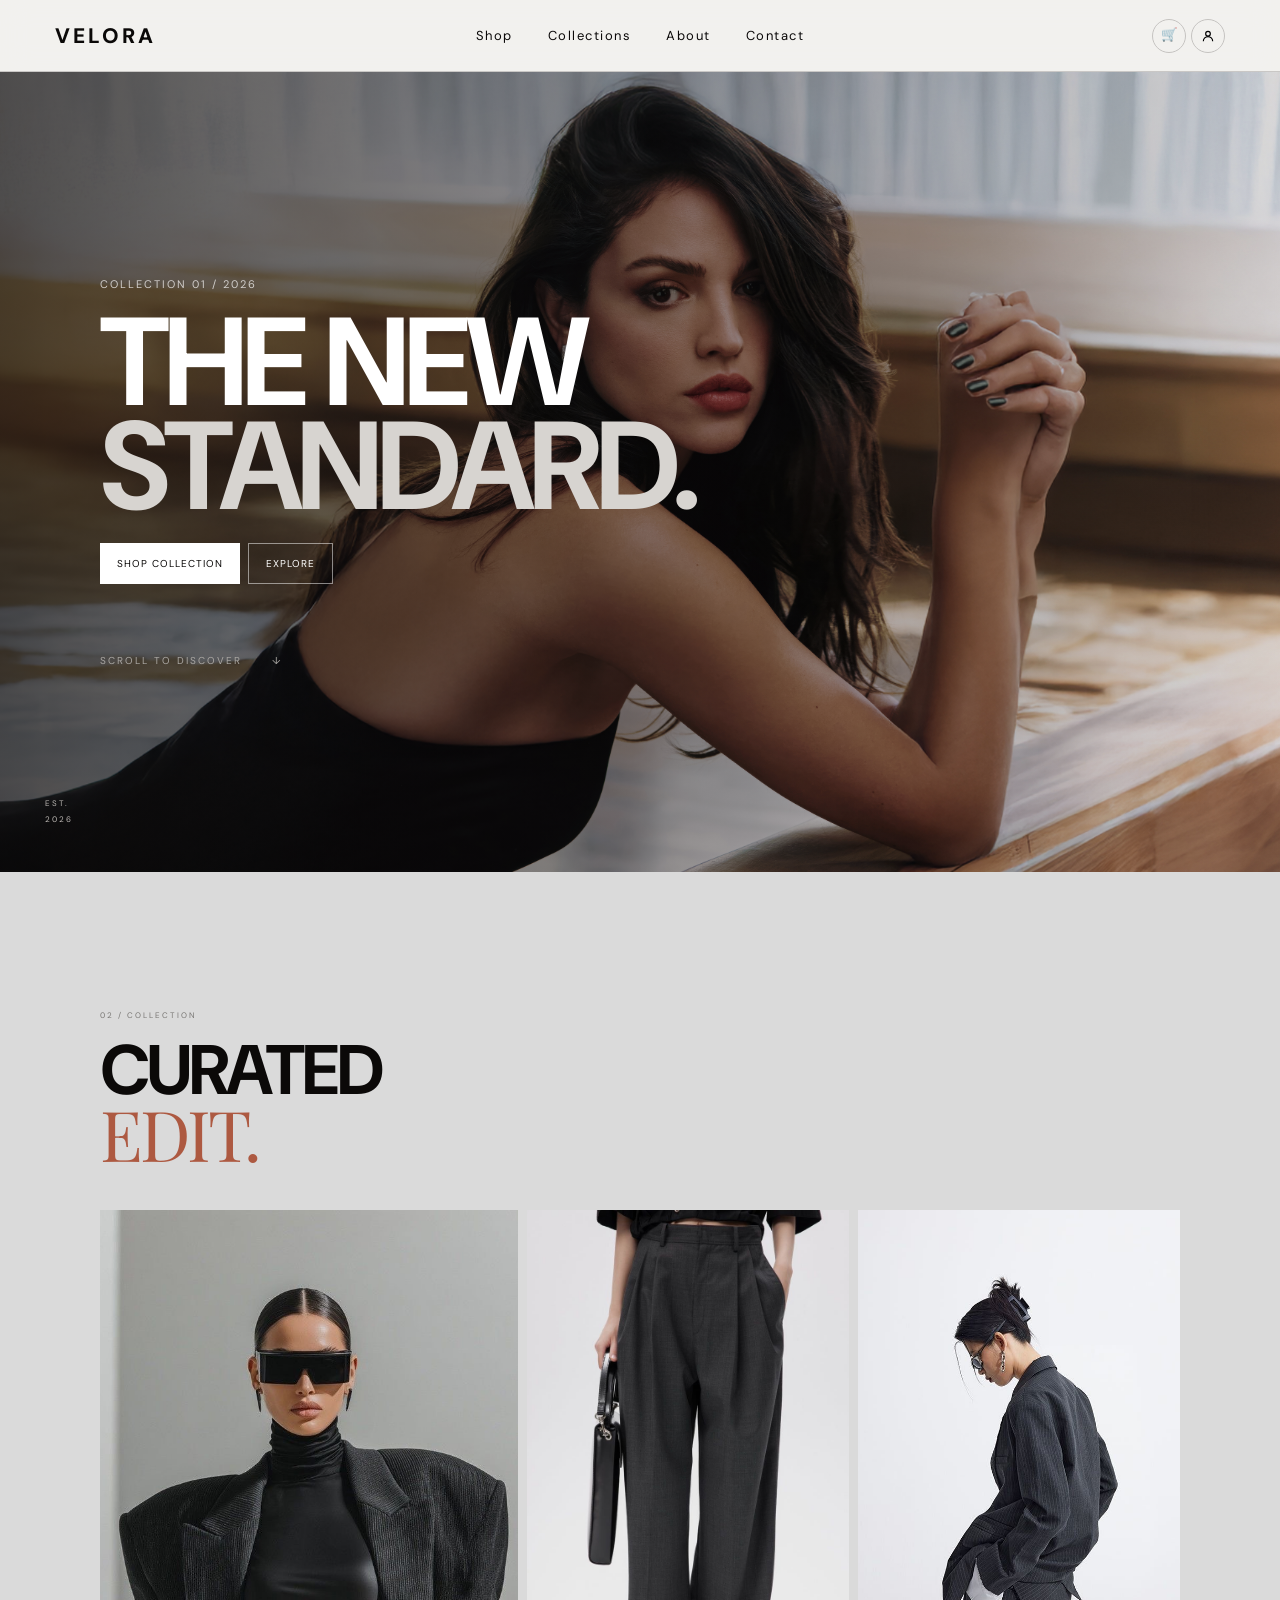
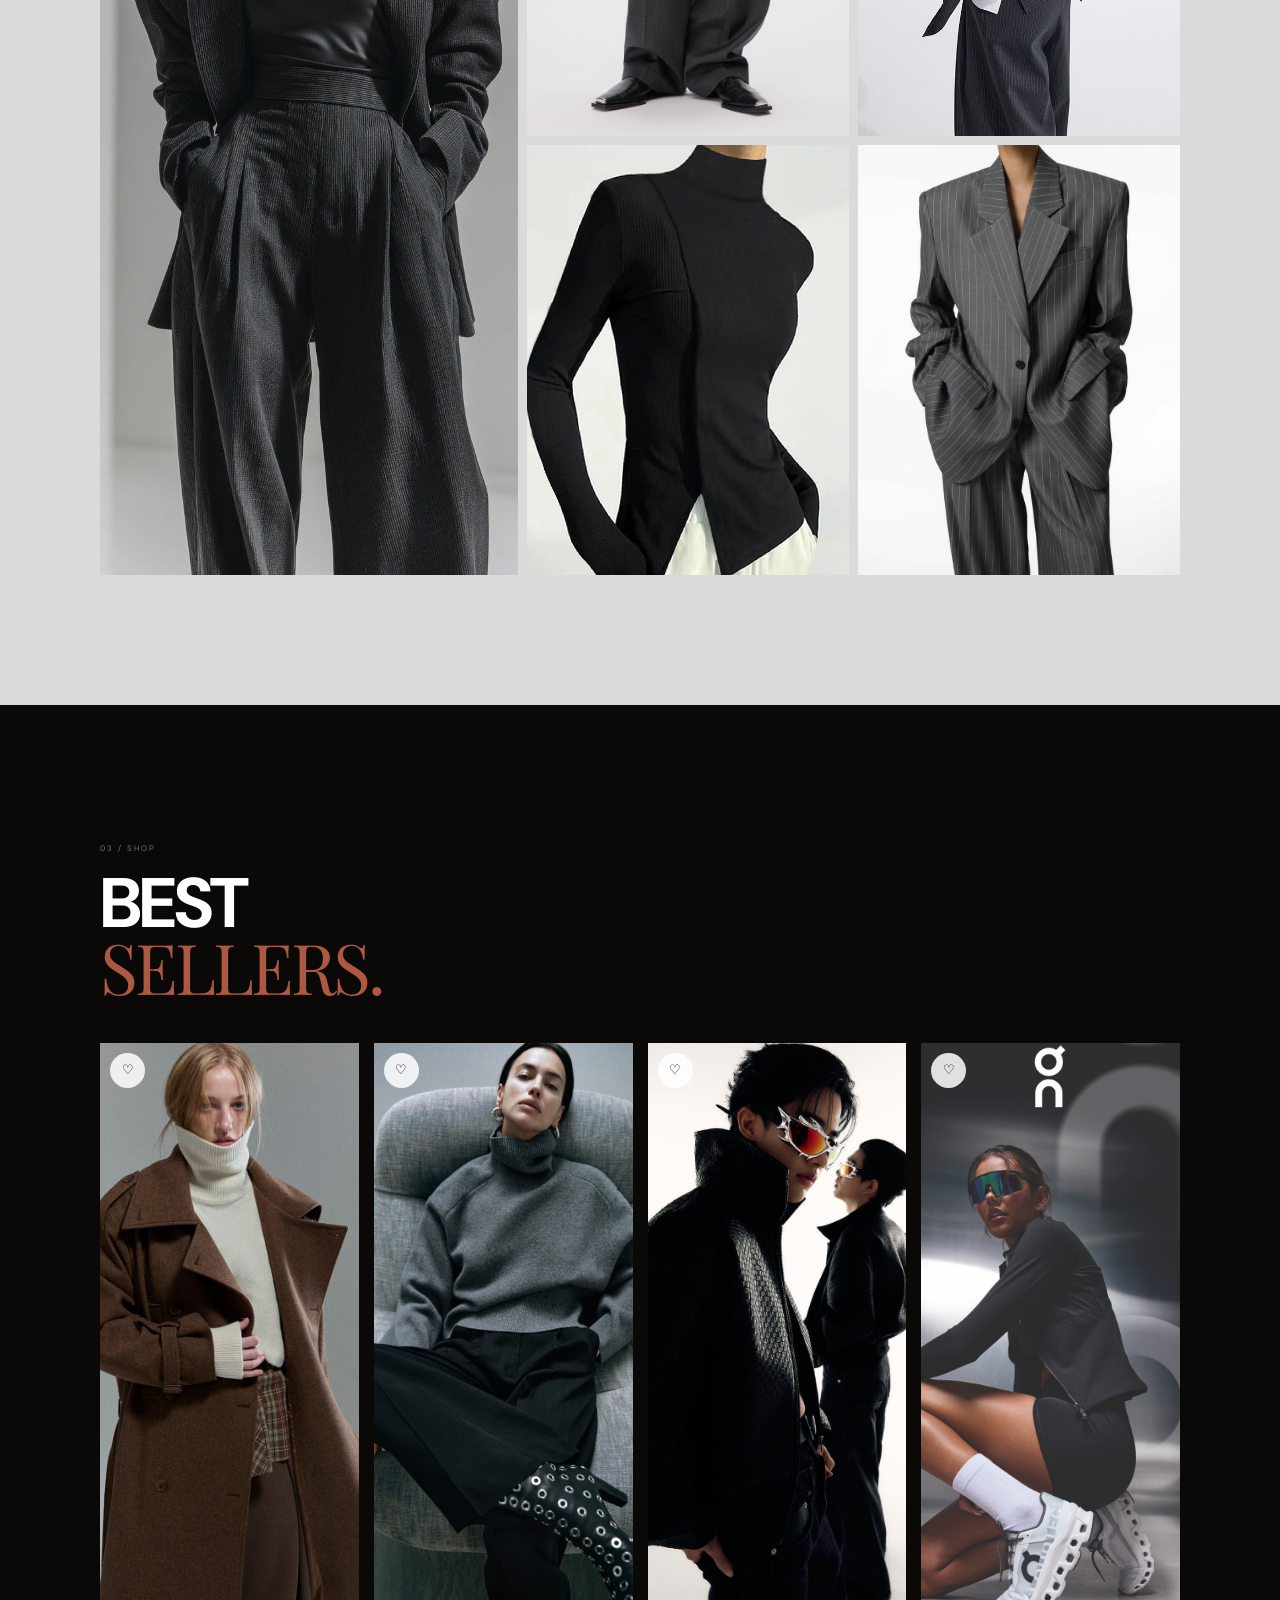
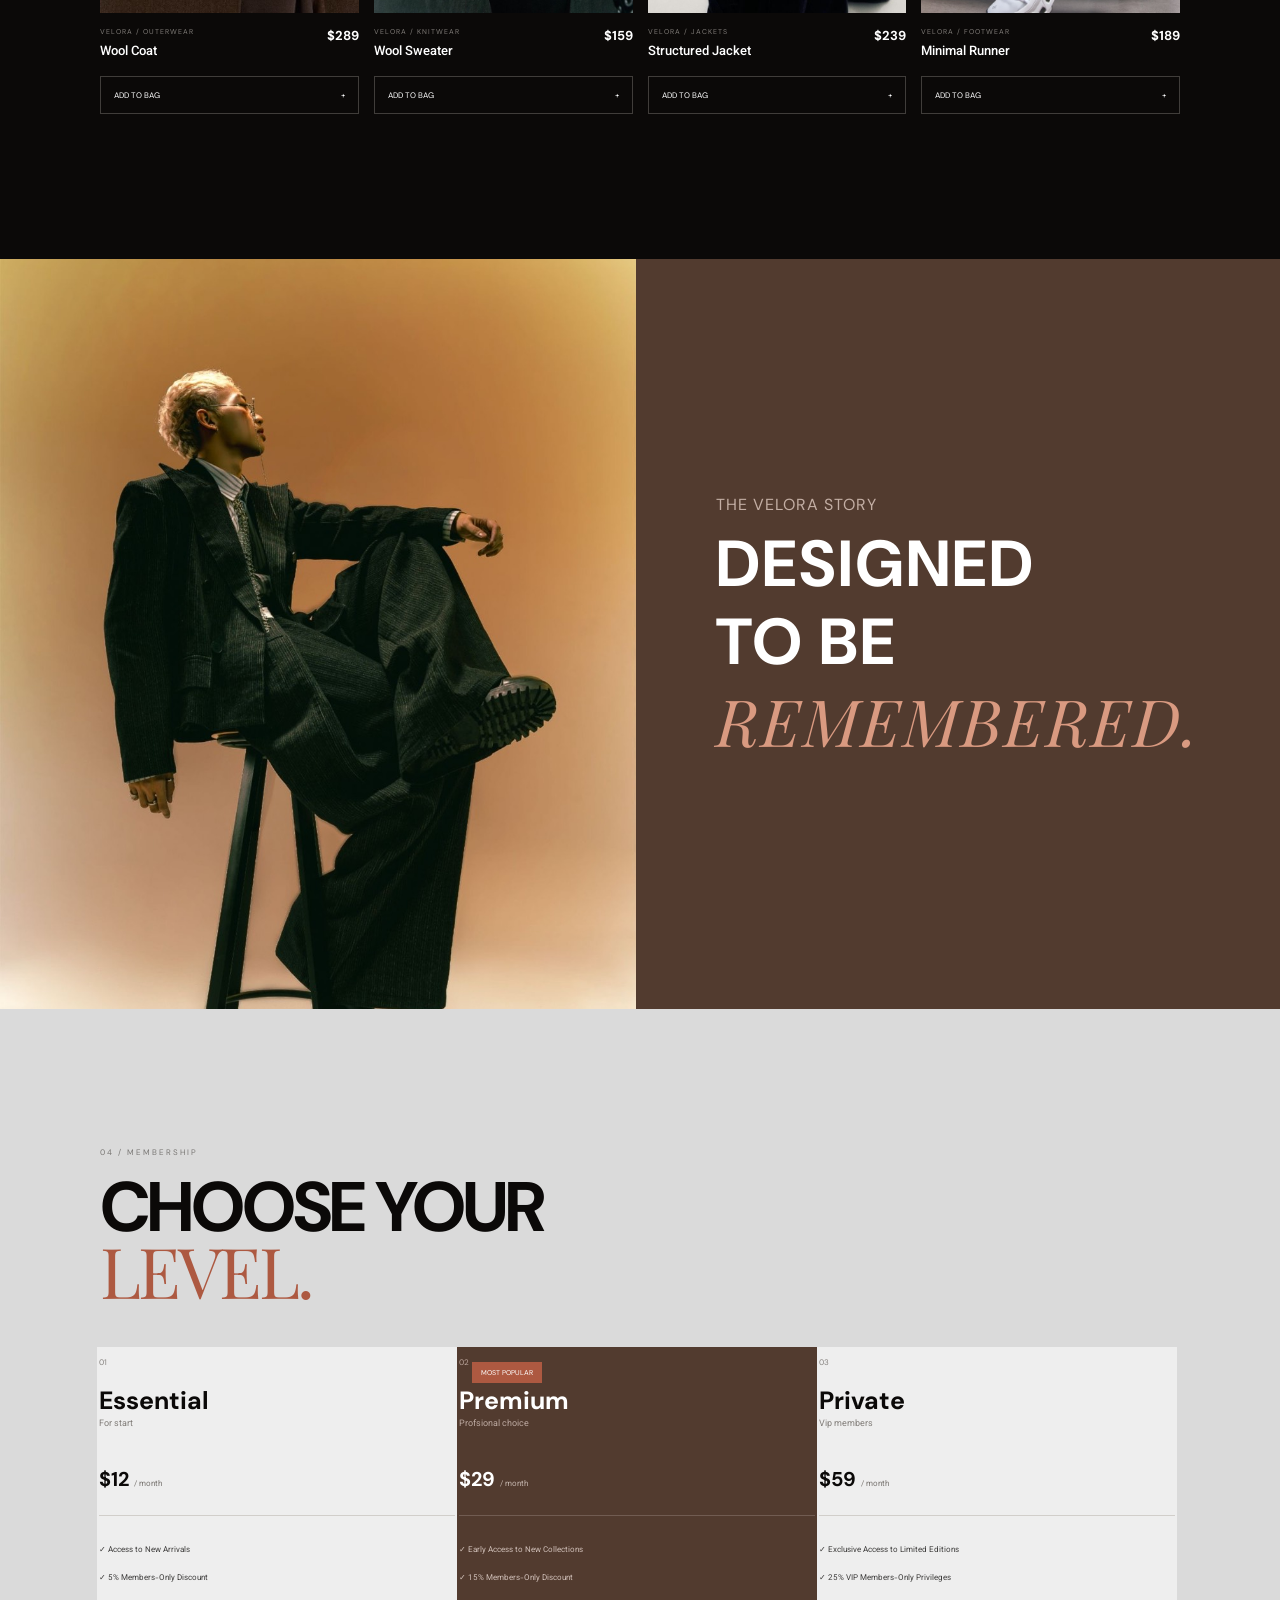
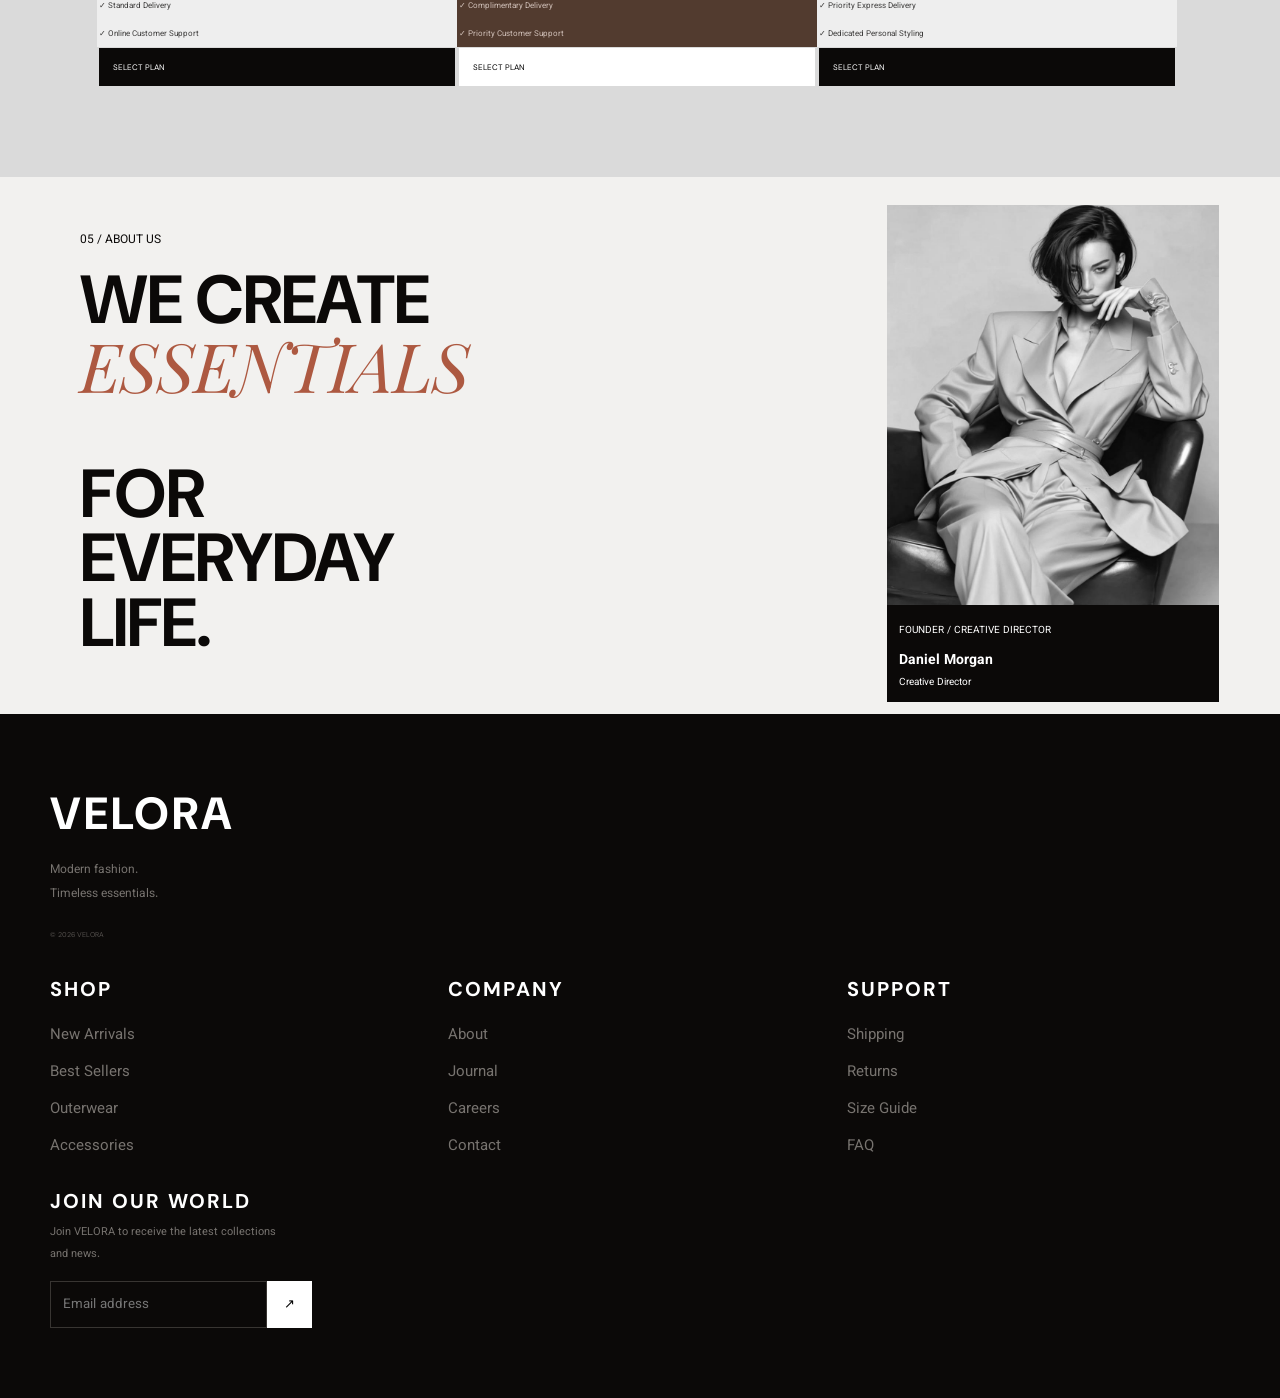
==== commit 3b0fe1c6: "fixing responsive issues" ====
--- a/index.html
+++ b/index.html
@@ -191,7 +191,7 @@
         </button>
 
 
-    <a href="../store/login/login.html" aria-label="Shopping bag">
+    <a href="login/login.html" aria-label="Shopping bag">
     <button type="button">   
                     <svg width="14" height="14" viewBox="0 0 24 24" fill="none" stroke="currentColor" stroke-width="2">
                     <circle cx="12" cy="8" r="4"/>
@@ -259,7 +259,7 @@
 
                 SHOP COLLECTION
 
-                <span>↗</span>
+                
 
             </a>
 
@@ -339,7 +339,7 @@
            class="text-button">
 
             VIEW ALL
-            ↗
+            
 
         </a>
 
@@ -514,7 +514,7 @@
 
 
                 <div class="quick-view">
-                    QUICK VIEW ↗
+                    QUICK VIEW 
                 </div>
 
             </div>
@@ -574,7 +574,7 @@
 
 
                 <div class="quick-view">
-                    QUICK VIEW ↗
+                    QUICK VIEW 
                 </div>
 
             </div>
@@ -632,7 +632,7 @@
 
 
                 <div class="quick-view">
-                    QUICK VIEW ↗
+                    QUICK VIEW 
                 </div>
 
             </div>
@@ -690,7 +690,7 @@
 
 
                 <div class="quick-view">
-                    QUICK VIEW ↗
+                    QUICK VIEW 
                 </div>
 
             </div>
@@ -848,7 +848,7 @@
             <div class="price-line"></div>
 
 
-        <ul>
+        <ul class="price-feature">
             <li>✓ Access to New Arrivals</li>
 
             <li>✓ 5% Members-Only Discount</li>
@@ -860,7 +860,7 @@
 
             <button>
                 SELECT PLAN
-                ↗
+               
             </button>
 
         </article>
@@ -917,7 +917,7 @@
 
             <button>
                 SELECT PLAN
-                ↗
+              
             </button>
 
         </article>
@@ -957,7 +957,8 @@
             <div class="price-line"></div>
 
                 <ul>
-                    <li>✓ Exclusive Access to Limited Editions</li>
+                    <li>✓ Exclusive Access to
+                         Limited Editions</li>
 
                     <li>✓ 25% VIP Members-Only Privileges</li>
 
@@ -968,7 +969,7 @@
 
                             <button>
                                 SELECT PLAN
-                                ↗
+                               
                             </button>
 
                         </article>
--- a/style.css
+++ b/style.css
@@ -1108,7 +1108,7 @@
 
     grid-template-columns: 1fr 1fr 1fr;
 
-    gap: 4px;
+    
 
     direction: ltr;
 }
@@ -1121,6 +1121,7 @@
     padding: 2px;
 
     position: relative;
+    right:3px;
 
     transition: .4s;
 
@@ -1894,6 +1895,11 @@
         color: var(--orange);
     }
 
+    .filter-button{
+        display: none;
+
+    }
+
   
 
     .hero {
@@ -1944,6 +1950,10 @@
         margin-bottom: 45px;
     }
 
+    .text-button {
+    
+    display: none;
+}
 
 
     .gallery {
